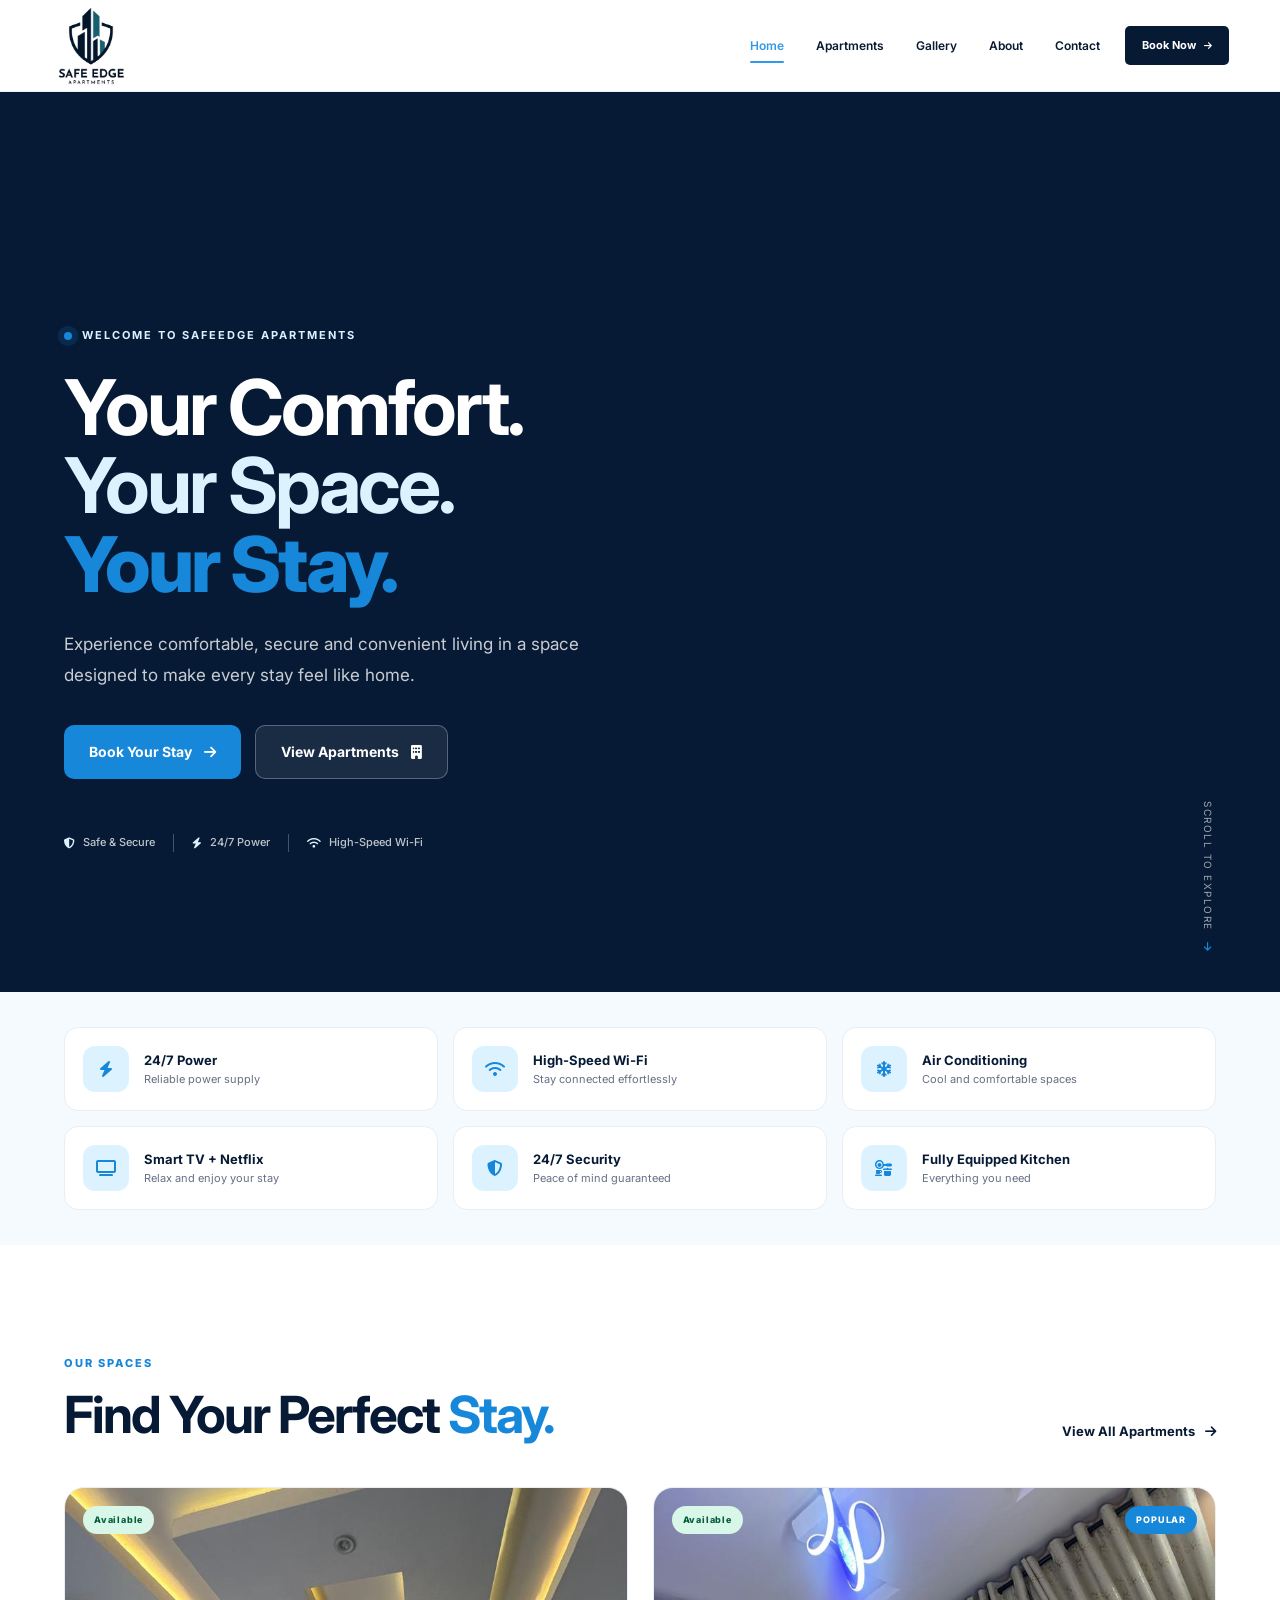
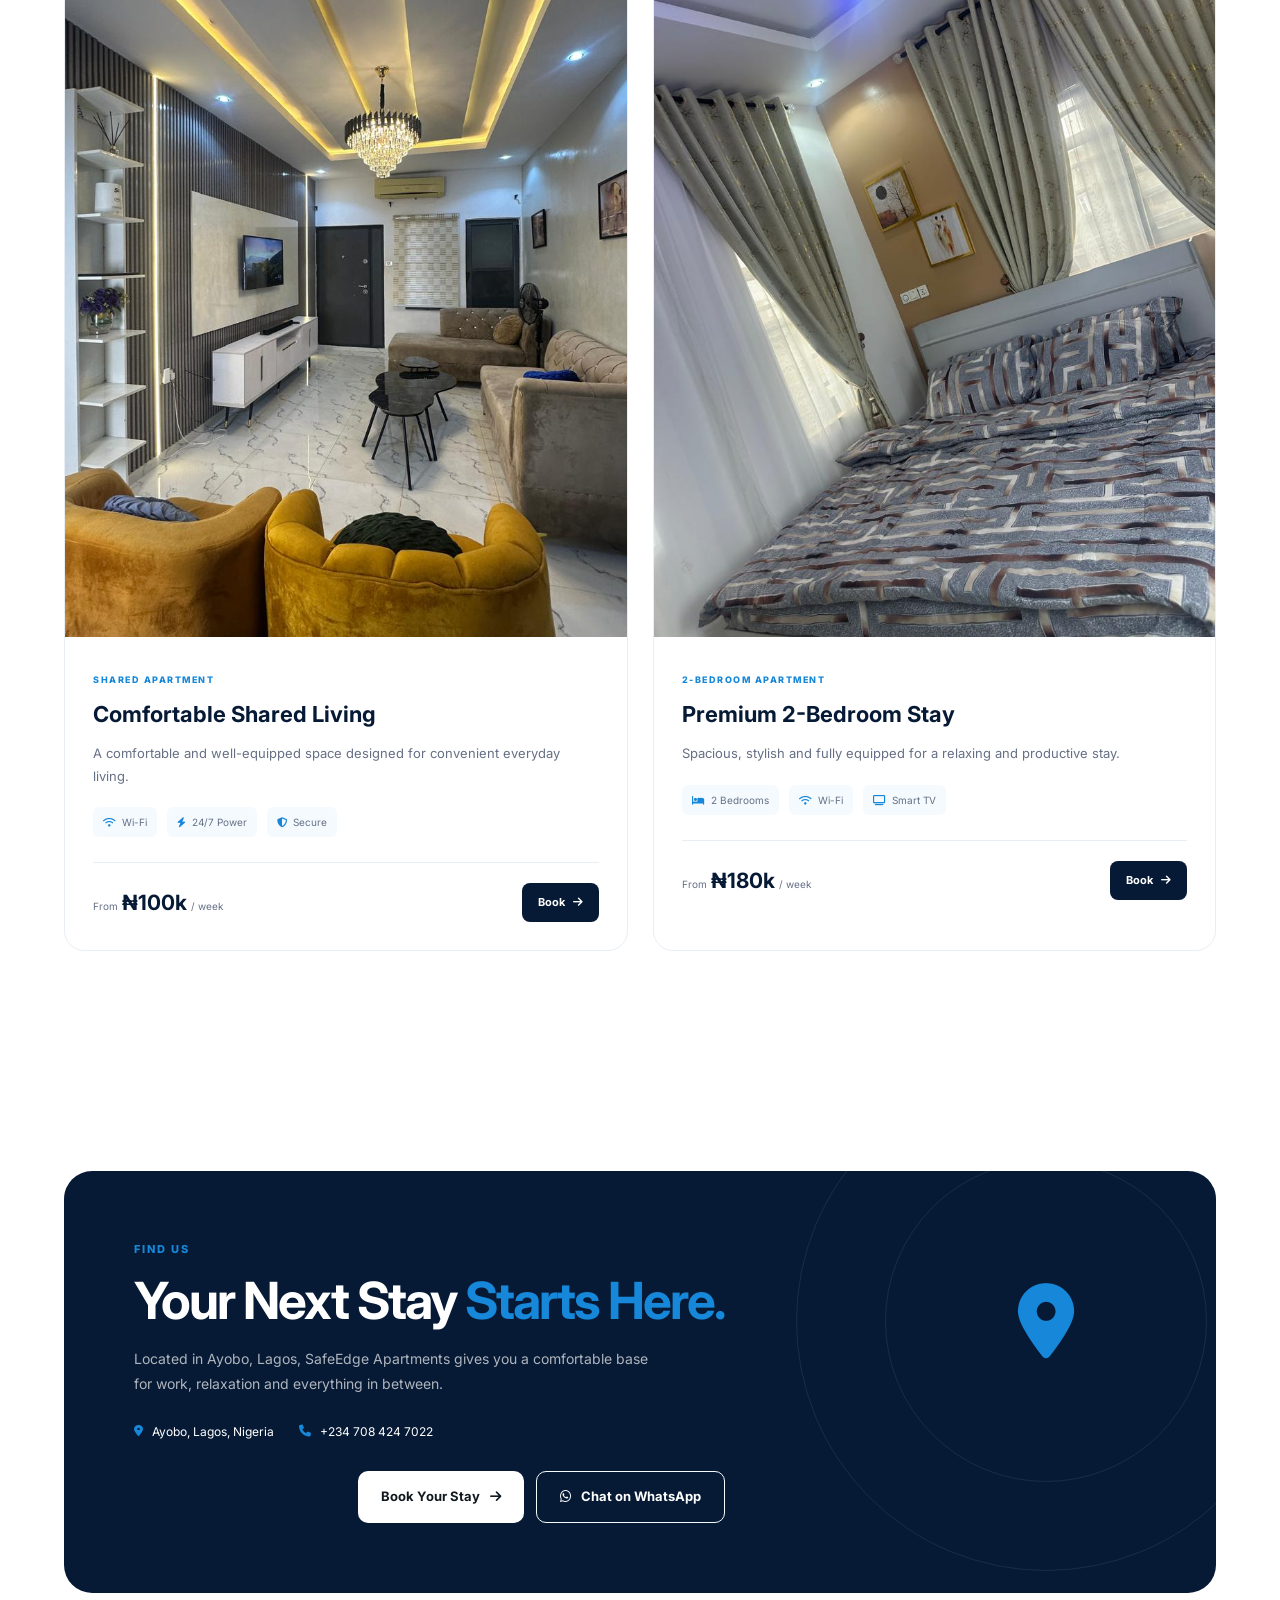
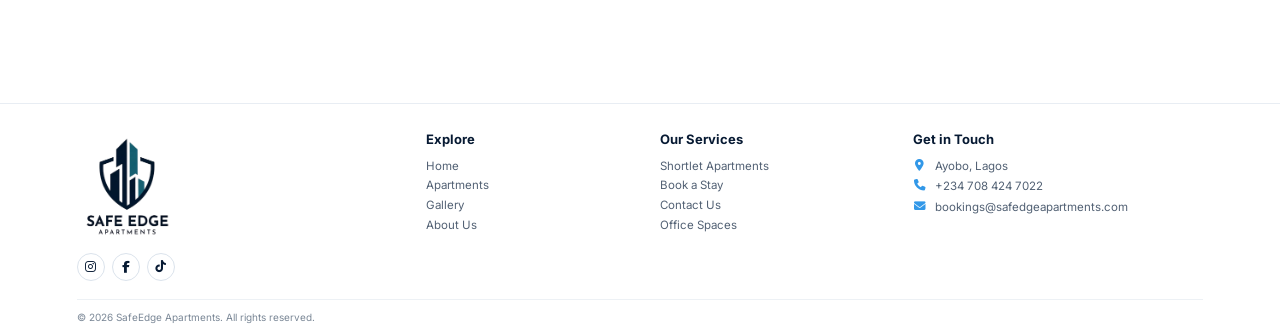
==== index.html @ dc204d0b "Update index.html" ====
<!DOCTYPE html>
<html lang="en">
<head>
    <meta charset="UTF-8">
    <meta name="viewport" content="width=device-width, initial-scale=1.0">

    <title>SafeEdge Apartments | Comfortable Stays. Convenient Living.</title>
    <link rel="icon" type="Image/png" href="Images/Logo.png">
    
    

    
    <meta name="description"
        content="Discover comfortable and convenient serviced apartments at SafeEdge Apartments. Enjoy 24/7 power, high-speed Wi-Fi, air conditioning, security and more.">

    <!-- Google Font -->
    
    <link rel="preconnect" href="https://fonts.googleapis.com">
    <link rel="preconnect" href="https://fonts.gstatic.com" crossorigin>
    <link href="https://fonts.googleapis.com/css2?family=Inter:wght@400;500;600;700;800&display=swap" rel="stylesheet">

    <!-- Font Awesome -->
    <link rel="stylesheet"
        href="https://cdnjs.cloudflare.com/ajax/libs/font-awesome/6.7.2/css/all.min.css">

    <!-- CSS -->
    <link rel="stylesheet" href="style.css">
</head>

    

<body>

    <!-- ================= HEADER ================= -->
    <header class="site-header" id="siteHeader">

        <div class="container nav-container">

            <!-- Logo -->
            <a href="/" class="logo">
                <img src="Images/Logo.png" alt="SafeEdge Apartments">
            </a>

            <!-- Desktop Navigation -->
            <nav class="desktop-nav">
                <a href="/" class="active">Home</a>
                <a href="/Apartments_Section/">Apartments</a>
                <a href="/Gallery_Section/">Gallery</a>
                <a href="/About_Section/">About</a>
                <a href="/Contact_Section/">Contact</a>
            </nav>

            <!-- Book Button -->
            <a href="/Book_now_Section/" class="nav-book-btn">
                Book Now
                <i class="fa-solid fa-arrow-right"></i>
            </a>

            <!-- Mobile Menu Button -->
            <button class="menu-toggle" id="menuToggle" aria-label="Open navigation">
                <i class="fa-solid fa-bars"></i>
            </button>

        </div>

        <!-- Mobile Navigation -->
        <div class="mobile-nav" id="mobileNav">

            <a href="/" style = "color: #1687D9">Home</a>
            <a href="/Apartments_Section/">Apartments</a>
            <a href="/Gallery_Section/">Gallery</a>
            <a href="/About_Section/">About</a>
            <a href="/Contact_Section/">Contact</a>

            <a href="/Book_now_Section/" class="mobile-book-btn">
                Book Your Stay
                <i class="fa-solid fa-arrow-right"></i>
            </a>

        </div>

    </header>


    <!-- ================= HERO ================= -->
    <main>

        <section class="hero">

            <!-- Background Video -->
            <video class="hero-video" autoplay muted loop playsinline>
                <source src="Images/IMG_0075_new1.MOV" type="video/mp4">
            </video>

            <div class="hero-overlay"></div>

            <div class="container hero-container">

                <div class="hero-content">

                    <span class="hero-eyebrow">
                        <span class="eyebrow-dot"></span>
                        WELCOME TO SAFEEDGE APARTMENTS
                    </span>

                    <h1>
                        Your Comfort.
                        <span>Your Space.</span>
                        <strong>Your Stay.</strong>
                    </h1>

                    <p class="hero-text">
                        Experience comfortable, secure and convenient living
                        in a space designed to make every stay feel like home.
                    </p>

                    <div class="hero-buttons">

                        <a href="/Book_now_Section/" class="primary-btn">
                            Book Your Stay
                            <i class="fa-solid fa-arrow-right"></i>
                        </a>

                        <a href="/Apartments_Section/" class="secondary-btn">
                            View Apartments
                            <i class="fa-solid fa-building"></i>
                        </a>

                    </div>

                    <div class="hero-trust">

                        <div class="trust-item">
                            <i class="fa-solid fa-shield-halved"></i>
                            <span>Safe & Secure</span>
                        </div>

                        <div class="trust-line"></div>

                        <div class="trust-item">
                            <i class="fa-solid fa-bolt"></i>
                            <span>24/7 Power</span>
                        </div>

                        <div class="trust-line"></div>

                        <div class="trust-item">
                            <i class="fa-solid fa-wifi"></i>
                            <span>High-Speed Wi-Fi</span>
                        </div>

                    </div>

                </div>

            </div>

            <div class="scroll-indicator">
                <span>Scroll to explore</span>
                <i class="fa-solid fa-arrow-down"></i>
            </div>

        </section>


        <!-- ================= QUICK HIGHLIGHTS ================= -->
        <section class="highlights">

            <div class="container">

                <div class="highlight-grid">

                    <div class="highlight-card reveal">
                        <div class="highlight-icon">
                            <i class="fa-solid fa-bolt"></i>
                        </div>
                        <div>
                            <h3>24/7 Power</h3>
                            <p>Reliable power supply</p>
                        </div>
                    </div>

                    <div class="highlight-card reveal">
                        <div class="highlight-icon">
                            <i class="fa-solid fa-wifi"></i>
                        </div>
                        <div>
                            <h3>High-Speed Wi-Fi</h3>
                            <p>Stay connected effortlessly</p>
                        </div>
                    </div>

                    <div class="highlight-card reveal">
                        <div class="highlight-icon">
                            <i class="fa-solid fa-snowflake"></i>
                        </div>
                        <div>
                            <h3>Air Conditioning</h3>
                            <p>Cool and comfortable spaces</p>
                        </div>
                    </div>

                    <div class="highlight-card reveal">
                        <div class="highlight-icon">
                            <i class="fa-solid fa-tv"></i>
                        </div>
                        <div>
                            <h3>Smart TV + Netflix</h3>
                            <p>Relax and enjoy your stay</p>
                        </div>
                    </div>

                    <div class="highlight-card reveal">
                        <div class="highlight-icon">
                            <i class="fa-solid fa-shield-halved"></i>
                        </div>
                        <div>
                            <h3>24/7 Security</h3>
                            <p>Peace of mind guaranteed</p>
                        </div>
                    </div>

                    <div class="highlight-card reveal">
                        <div class="highlight-icon">
                            <i class="fa-solid fa-kitchen-set"></i>
                        </div>
                        <div>
                            <h3>Fully Equipped Kitchen</h3>
                            <p>Everything you need</p>
                        </div>
                    </div>

                </div>

            </div>

        </section>


        <!-- ================= FEATURED APARTMENTS ================= -->
        <section class="apartments-section">

            <div class="container">

                <div class="section-heading reveal">

                    <div>
                        <span class="section-label">OUR SPACES</span>

                        <h2>
                            Find Your Perfect
                            <span>Stay.</span>
                        </h2>
                    </div>

                    <a href="/Apartments_Section/" class="text-link">
                        View All Apartments
                        <i class="fa-solid fa-arrow-right"></i>
                    </a>

                </div>


                <div class="apartment-grid">

                    <!-- Apartment 1 -->
                    <article class="apartment-card reveal">

                        <div class="apartment-image">

                            <img src="Images/Sitting.jpg"
                                alt="SafeEdge Shared Apartment">

                            <span class="availability">
                                Available
                            </span>

                            
                        </div>

                        <div class="apartment-info">

                            <div class="apartment-top">

                                <div>
                                    <span class="apartment-type">
                                        SHARED APARTMENT
                                    </span>

                                    <h3>Comfortable Shared Living</h3>
                                </div>

                            </div>

                            <p>
                                A comfortable and well-equipped space
                                designed for convenient everyday living.
                            </p>

                            <div class="apartment-features">

                                <span>
                                    <i class="fa-solid fa-wifi"></i>
                                    Wi-Fi
                                </span>

                                <span>
                                    <i class="fa-solid fa-bolt"></i>
                                    24/7 Power
                                </span>

                                <span>
                                    <i class="fa-solid fa-shield-halved"></i>
                                    Secure
                                </span>

                            </div>

                            <div class="apartment-bottom">

                                <div class="price">
                                    <small>From</small>
                                    <strong>₦100k</strong>
                                    <span>/ week</span>
                                </div>

                                <a href="/Book_now_Section/" class="card-btn">
                                    Book
                                    <i class="fa-solid fa-arrow-right"></i>
                                </a>

                            </div>

                        </div>

                    </article>


                    <!-- Apartment 2 -->
                    <article class="apartment-card featured-card reveal">

                        <div class="apartment-image">

                            <img src="Images/Bedroom.jpg"
                                alt="SafeEdge 2 Bedroom Apartment">

                            <span class="featured-tag">
                                POPULAR
                            </span>

                            <span class="availability">
                                Available
                            </span>

                            

                        </div>

                        <div class="apartment-info">

                            <span class="apartment-type">
                                2-BEDROOM APARTMENT
                            </span>

                            <h3>Premium 2-Bedroom Stay</h3>

                            <p>
                                Spacious, stylish and fully equipped for
                                a relaxing and productive stay.
                            </p>

                            <div class="apartment-features">

                                <span>
                                    <i class="fa-solid fa-bed"></i>
                                    2 Bedrooms
                                </span>

                                <span>
                                    <i class="fa-solid fa-wifi"></i>
                                    Wi-Fi
                                </span>

                                <span>
                                    <i class="fa-solid fa-tv"></i>
                                    Smart TV
                                </span>

                            </div>

                            <div class="apartment-bottom">

                                <div class="price">
                                    <small>From</small>
                                    <strong>₦180k</strong>
                                    <span>/ week</span>
                                </div>

                                <a href="/Book_now_Section/" class="card-btn">
                                    Book
                                    <i class="fa-solid fa-arrow-right"></i>
                                </a>

                            </div>

                        </div>

                    </article>

                </div>

            </div>

        </section>



        <!-- ================= LOCATION ================= -->
        <section class="location-section">

            <div class="container">

                <div class="location-box reveal">

                    <div class="location-content">

                        <span class="section-label">FIND US</span>

                        <h2>
                            Your Next Stay
                            <span>Starts Here.</span>
                        </h2>

                        <p>
                            Located in Ayobo, Lagos, SafeEdge Apartments
                            gives you a comfortable base for work, relaxation
                            and everything in between.
                        </p>

                        <div class="location-details">

                            <div>
                                <i class="fa-solid fa-location-dot"></i>
                                <span>Ayobo, Lagos, Nigeria</span>
                            </div>

                            <div>
                                <i class="fa-solid fa-phone"></i>
                                <span>+234 708 424 7022</span>
                            </div>

                        </div>

                         <div class="cta-buttons">

                        <a href="/Book_now_Section/" class="cta-btn">
                            Book Your Stay
                            <i class="fa-solid fa-arrow-right"></i>
                        </a>

                        <a href="https://wa.me/2347084247022"
                            target="_blank"
                            rel="noopener noreferrer"
                            class="whatsapp-btn">
                            <i class="fa-brands fa-whatsapp"></i>
                            Chat on WhatsApp
                        </a>

                    </div>

                    </div>

                    <div class="location-pattern">
                        <i class="fa-solid fa-location-dot"></i>
                    </div>

                </div>

            </div>

        </section>


        
    <!-- ================= FOOTER ================= -->

<footer class="site-footer">

    <div class="footer-container">

        <!-- BRAND -->
        <div class="footer-brand">
            <img src="Images/Logo.png" alt="SafeEdge Apartments">

            

            <div class="footer-socials">
                <a href="https://www.instagram.com/safeedgeapartments?stkn=MXhoY3BzNTBpc3hn" target="_blank" rel="noopener noreferrer" aria-label="Instagram">
                    <i class="fa-brands fa-instagram"></i>
                </a>

                <a href="https://www.facebook.com/share/19a1oBpX6V/" target="_blank" rel="noopener noreferrer" aria-label="Facebook">
                    <i class="fa-brands fa-facebook-f"></i>
                </a>

                <a href="https://www.tiktok.com/@safe.edge.apartmen?_r=1&_t=ZS-99mVBFWIWaA" target="_blank" rel="noopener noreferrer" aria-label="TikTok">
                    <i class="fa-brands fa-tiktok"></i>
                </a>
            </div>
        </div>


        <!-- EXPLORE -->
        <div class="footer-column">
            <h4>Explore</h4>

            <a href="../index.html">Home</a>
            <a href="../Apartments_Section/">Apartments</a>
            <a href="../Gallery_Section/">Gallery</a>
            <a href="../About_Section/">About Us</a>
        </div>


        <!-- SERVICES -->
        <div class="footer-column">
            <h4>Our Services</h4>

            <a href="../Apartments_Section/">Shortlet Apartments</a>
            <a href="../Book_now_Section/">Book a Stay</a>
            <a href="../Contact_Section/">Contact Us</a>
            <a href="../Book_now_Section/">Office Spaces</a>
        </div>


        <!-- CONTACT -->
        <div class="footer-column footer-contact">
            <h4>Get in Touch</h4>

            <p>
                <i class="fa-solid fa-location-dot"></i>
                <span>Ayobo, Lagos</span>
            </p>

            <p>
                <i class="fa-solid fa-phone"></i>
                <a href="tel:07084247022">+234 708 424 7022</a>
            </p>

            <p>
                <i class="fa-solid fa-envelope"></i>
                <a href="mailto:bookings@safedgeapartments.com">
                    bookings@safedgeapartments.com
                </a>
            </p>
        </div>

    </div>


    <!-- BOTTOM BAR -->
    <div class="footer-bottom">

        <p>
            © 2026 SafeEdge Apartments. All rights reserved.
        </p>

       

    </div>

</footer>





    <!-- ================= JAVASCRIPT ================= -->
    <script src="script.js"></script>

</body>
</html>
---- style.css ----
/* =====================================================
   SAFEEDGE APARTMENTS
   MAIN STYLESHEET
===================================================== */


/* ================= ROOT ================= */

:root {
    --dark-blue: #071A35;
    --dark-blue-2: #0B2548;
    --blue: #1687D9;
    --light-blue: #DDF2FF;
    --very-light-blue: #F4FAFE;

    --white: #ffffff;
    --black: #101820;
    --grey: #667085;
    --light-grey: #E8EEF3;

    --shadow: 0 20px 50px rgba(7, 26, 53, 0.10);

    --radius: 18px;

    --transition: all 0.35s ease;
}


/* ================= RESET ================= */

* {
    margin: 0;
    padding: 0;
    box-sizing: border-box;
}

html {
    scroll-behavior: smooth;
}

body {
    font-family: "Inter", sans-serif;
    color: var(--black);
    background: var(--white);
    line-height: 1.6;
    overflow-x: hidden;
}

img {
    width: 100%;
    display: block;
}

a {
    text-decoration: none;
    color: inherit;
}

button {
    font-family: inherit;
}

.container {
    width: min(1180px, 90%);
    margin: auto;
}











/* =========================================================
   RESPONSIVE HEADER
   ========================================================= */

.site-header {
    position: sticky;
    top: 0;
    left: 0;

    width: 100%;

    z-index: 1000;

    background: rgba(255, 255, 255, 0.97);

    border-bottom: 1px solid #e8edf3;

    backdrop-filter: blur(12px);
    -webkit-backdrop-filter: blur(12px);
}


/* =========================================================
   HEADER CONTAINER
   ========================================================= */

.nav-container {
    width: min(1200px, 92%);

    min-height: 76px;

    margin: 0 auto;

    display: flex;

    align-items: center;

    justify-content: space-between;

    gap: 25px;
}


/* =========================================================
   LOGO
   ========================================================= */

.logo {
    display: flex;

    align-items: center;

    flex-shrink: 0;
}

.logo img {
    display: block;

    width: 80px;

    height: auto;
}


/* =========================================================
   DESKTOP NAVIGATION
   ========================================================= */

.desktop-nav {
    display: flex;

    align-items: center;

    justify-content: center;

    gap: clamp(18px, 2.5vw, 32px);

    margin-left: auto;
}

.desktop-nav a {
    position: relative;

    color: #071a33;

    font-size: 12px;

    font-weight: 600;

    white-space: nowrap;

    transition: color 0.25s ease;
}


/* Underline */

.desktop-nav a::after {
    content: "";

    position: absolute;

    left: 0;
    bottom: -8px;

    width: 0;
    height: 2px;

    background: #3298e8;

    border-radius: 10px;

    transition: width 0.25s ease;
}


/* Hover */

.desktop-nav a:hover {
    color: #3298e8;
}

.desktop-nav a:hover::after {
    width: 100%;
}


/* Active page */

.desktop-nav a.active {
    color: #3298e8;
}

.desktop-nav a.active::after {
    width: 100%;
}


/* =========================================================
   BOOK NOW BUTTON
   ========================================================= */

.nav-book-btn {
    display: inline-flex;

    align-items: center;

    justify-content: center;

    gap: 8px;

    flex-shrink: 0;

    padding: 11px 17px;

    border-radius: 5px;

    background: #071a33;

    color: #ffffff;

    font-size: 11px;

    font-weight: 700;

    white-space: nowrap;

    transition:
        background 0.25s ease,
        transform 0.25s ease;
}

.nav-book-btn:hover {
    background: #3298e8;

    color: #ffffff;

    transform: translateY(-2px);
}

.nav-book-btn i {
    font-size: 9px;
}


/* =========================================================
   HERO
===================================================== */

.hero {
    position: relative;

    min-height: 100vh;

    display: flex;
    align-items: center;

    overflow: hidden;

    background: var(--dark-blue);
}


/* VIDEO */

.hero-video {
    position: absolute;

    inset: 0;

    width: 100%;
    height: 100%;

    object-fit: cover;

    opacity: 0.90;
}


/* DARK OVERLAY */

.hero-overlay {
    position: absolute;

    inset: 0;

    background:
        linear-gradient(
            90deg,
            rgba(7, 26, 53, 0.97) 0%,
            rgba(7, 26, 53, 0.80) 42%,
            rgba(7, 26, 53, 0.38) 100%
        );

    z-index: 1;
}


/* HERO CONTENT */

.hero-container {
    position: relative;
    z-index: 2;
}

.hero-content {
    max-width: 720px;
    padding-top: 90px;

    animation: heroIn 1.1s ease forwards;
}

@keyframes heroIn {

    from {
        opacity: 0;
        transform: translateX(-45px);
    }

    to {
        opacity: 1;
        transform: translateX(0);
    }

}


/* EYEBROW */

.hero-eyebrow {
    display: inline-flex;
    align-items: center;
    gap: 10px;

    color: var(--light-blue);

    font-size: 11px;
    font-weight: 700;
    letter-spacing: 2px;

    margin-bottom: 24px;
}

.eyebrow-dot {
    width: 8px;
    height: 8px;

    border-radius: 50%;

    background: var(--blue);

    box-shadow: 0 0 0 6px rgba(22, 135, 217, 0.15);
}


/* HERO HEADING */

.hero h1 {
    color: var(--white);

    font-size: clamp(48px, 6vw, 82px);
    line-height: 1.02;

    letter-spacing: -3px;

    font-weight: 700;
}

.hero h1 span {
    display: block;
    color: var(--light-blue);
}

.hero h1 strong {
    display: block;
    color: var(--blue);
    font-weight: 800;
}


/* HERO TEXT */

.hero-text {
    max-width: 580px;

    margin-top: 25px;

    color: rgba(255, 255, 255, 0.78);

    font-size: 17px;
    line-height: 1.8;
}


/* HERO BUTTONS */

.hero-buttons {
    display: flex;
    align-items: center;
    gap: 14px;

    margin-top: 35px;
}

.primary-btn,
.secondary-btn {
    display: inline-flex;
    align-items: center;
    justify-content: center;
    gap: 12px;

    min-height: 54px;

    padding: 0 25px;

    border-radius: 10px;

    font-size: 14px;
    font-weight: 700;

    transition: var(--transition);
}

.primary-btn {
    color: var(--white);
    background: var(--blue);
}

.primary-btn:hover {
    background: #0d75c1;
    transform: translateY(-3px);
    box-shadow: 0 12px 25px rgba(22, 135, 217, 0.30);
}

.secondary-btn {
    color: var(--white);

    border: 1px solid rgba(255, 255, 255, 0.28);

    background: rgba(255, 255, 255, 0.08);

    backdrop-filter: blur(10px);
}

.secondary-btn:hover {
    background: var(--white);
    color: var(--dark-blue);
    transform: translateY(-3px);
}


/* TRUST */

.hero-trust {
    display: flex;
    align-items: center;
    gap: 18px;

    margin-top: 55px;
}

.trust-item {
    display: flex;
    align-items: center;
    gap: 8px;

    color: rgba(255, 255, 255, 0.75);

    font-size: 11px;
    font-weight: 500;
}

.trust-item i {
    color: var(--light-blue);
}

.trust-line {
    width: 1px;
    height: 18px;

    background: rgba(255, 255, 255, 0.25);
}


/* SCROLL */

.scroll-indicator {
    position: absolute;

    right: 5%;
    bottom: 40px;

    z-index: 2;

    display: flex;
    align-items: center;
    gap: 10px;

    color: rgba(255, 255, 255, 0.6);

    font-size: 10px;
    text-transform: uppercase;
    letter-spacing: 1.5px;

    writing-mode: vertical-rl;
}

.scroll-indicator i {
    color: var(--blue);

    animation: scrollBounce 1.8s infinite;
}

@keyframes scrollBounce {

    0%,
    100% {
        transform: translateY(0);
    }

    50% {
        transform: translateY(8px);
    }

}


/* =====================================================
   HIGHLIGHTS
===================================================== */

.highlights {
    position: relative;

    background: var(--very-light-blue);

    padding: 35px 0;
}

.highlight-grid {
    display: grid;
    grid-template-columns: repeat(3, 1fr);
    gap: 15px;
}

.highlight-card {
    display: flex;
    align-items: center;
    gap: 15px;

    padding: 18px;

    background: var(--white);

    border: 1px solid var(--light-grey);
    border-radius: 14px;

    transition: var(--transition);
}

.highlight-card:hover {
    transform: translateY(-5px);
    border-color: rgba(22, 135, 217, 0.3);
    box-shadow: var(--shadow);
}

.highlight-icon {
    flex-shrink: 0;

    width: 46px;
    height: 46px;

    display: grid;
    place-items: center;

    border-radius: 12px;

    color: var(--blue);
    background: var(--light-blue);
}

.highlight-card h3 {
    font-size: 13px;
    color: var(--dark-blue);
}

.highlight-card p {
    font-size: 11px;
    color: var(--grey);
}


/* =====================================================
   SECTION GENERAL
===================================================== */

.apartments-section,
.why-section,
.location-section {
    padding: 110px 0;
}

.section-heading {
    display: flex;
    align-items: end;
    justify-content: space-between;

    margin-bottom: 45px;
}

.section-label {
    display: block;

    margin-bottom: 13px;

    color: var(--blue);

    font-size: 11px;
    font-weight: 800;
    letter-spacing: 2px;
}

.section-heading h2,
.why-content h2 {
    color: var(--dark-blue);

    font-size: clamp(34px, 4vw, 52px);
    line-height: 1.1;

    letter-spacing: -2px;
}

.section-heading h2 span,
.why-content h2 span,
.location-content h2 span,
.booking-cta h2 span {
    color: var(--blue);
}

.text-link {
    display: flex;
    align-items: center;
    gap: 10px;

    color: var(--dark-blue);

    font-size: 13px;
    font-weight: 700;

    transition: var(--transition);
}

.text-link:hover {
    color: var(--blue);
    gap: 15px;
}


/* =====================================================
   APARTMENT CARDS
===================================================== */

.apartment-grid {
    display: grid;
    grid-template-columns: repeat(2, 1fr);
    gap: 25px;
}

.apartment-card {
    overflow: hidden;

    background: var(--white);

    border: 1px solid var(--light-grey);
    border-radius: 20px;

    transition: var(--transition);
}

.apartment-card:hover {
    transform: translateY(-8px);
    box-shadow: var(--shadow);
}
.apartment-image img {
    width: 100%;
    height: 100%;
    object-fit: cover;
}

.apartment-image img {
    width: 100%;
    height: 100%;
    object-fit: cover;

    transition: transform 0.7s ease;
}

.apartment-card:hover .apartment-image img {
    transform: scale(1.06);
}

.availability,
.featured-tag {
    position: absolute;

    top: 18px;

    padding: 7px 11px;

    border-radius: 50px;

    font-size: 9px;
    font-weight: 800;
    letter-spacing: 0.8px;
}

.availability {
    left: 18px;

    color: #075e3b;
    background: #d8f7e8;
}

.featured-tag {
    right: 18px;

    color: var(--white);
    background: var(--blue);
}

.image-view-btn {
    position: absolute;

    right: 18px;
    bottom: 18px;

    width: 42px;
    height: 42px;

    display: grid;
    place-items: center;

    border: 0;
    border-radius: 50%;

    color: var(--dark-blue);
    background: var(--white);

    cursor: pointer;

    opacity: 0;

    transform: translateY(10px);

    transition: var(--transition);
}

.apartment-card:hover .image-view-btn {
    opacity: 1;
    transform: translateY(0);
}

.apartment-info {
    padding: 28px;
}

.apartment-type {
    color: var(--blue);

    font-size: 9px;
    font-weight: 800;
    letter-spacing: 1.5px;
}

.apartment-info h3 {
    margin-top: 7px;

    color: var(--dark-blue);

    font-size: 22px;
}

.apartment-info > p {
    margin-top: 10px;

    color: var(--grey);

    font-size: 13px;
    line-height: 1.7;
}

.apartment-features {
    display: flex;
    flex-wrap: wrap;
    gap: 10px;

    margin-top: 20px;
}

.apartment-features span {
    display: flex;
    align-items: center;
    gap: 6px;

    padding: 7px 10px;

    color: var(--grey);

    background: var(--very-light-blue);

    border-radius: 6px;

    font-size: 10px;
}

.apartment-features i {
    color: var(--blue);
}

.apartment-bottom {
    display: flex;
    align-items: center;
    justify-content: space-between;

    margin-top: 25px;

    padding-top: 20px;

    border-top: 1px solid var(--light-grey);
}

.price {
    display: flex;
    align-items: baseline;
    gap: 4px;
}

.price small {
    color: var(--grey);
    font-size: 10px;
}

.price strong {
    color: var(--dark-blue);
    font-size: 21px;
}

.price span {
    color: var(--grey);
    font-size: 10px;
}

.card-btn {
    display: flex;
    align-items: center;
    gap: 8px;

    padding: 11px 16px;

    color: var(--white);
    background: var(--dark-blue);

    border-radius: 8px;

    font-size: 11px;
    font-weight: 700;

    transition: var(--transition);
}

.card-btn:hover {
    background: var(--blue);
}


/* =====================================================
   WHY SECTION
===================================================== */

.why-section {
    background: var(--very-light-blue);
}

.why-container {
    display: grid;
    grid-template-columns: 0.95fr 1fr;
    gap: 90px;
    align-items: center;
}

.why-image {
    position: relative;
}

.why-image > img {
    height: 580px;
    object-fit: cover;

    border-radius: 25px;
}

.experience-card {
    position: absolute;

    right: -25px;
    bottom: 30px;

    display: flex;
    align-items: center;
    gap: 12px;

    padding: 18px 22px;

    border-radius: 15px;

    background: var(--dark-blue);
    color: var(--white);

    box-shadow: var(--shadow);
}

.experience-card strong {
    color: var(--light-blue);
    font-size: 28px;
}

.experience-card span {
    font-size: 11px;
    line-height: 1.3;
}

.why-intro {
    max-width: 550px;

    margin-top: 22px;

    color: var(--grey);

    font-size: 14px;
    line-height: 1.9;
}

.why-list {
    margin-top: 35px;
}

.why-item {
    display: flex;
    gap: 20px;

    padding: 22px 0;

    border-bottom: 1px solid #dce5ec;
}

.why-number {
    color: var(--blue);

    font-size: 12px;
    font-weight: 800;
}

.why-item h3 {
    color: var(--dark-blue);
    font-size: 15px;
}

.why-item p {
    margin-top: 5px;

    color: var(--grey);

    font-size: 12px;
    line-height: 1.7;
}


/* =====================================================
   LOCATION
===================================================== */

.location-section {
    background: var(--white);
}

.location-box {
    position: relative;

    min-height: 390px;

    overflow: hidden;

    display: flex;
    align-items: center;

    padding: 70px;

    border-radius: 28px;

    background: var(--dark-blue);
}

.location-content {
    position: relative;
    z-index: 2;

    max-width: 600px;
}

.location-content h2 {
    color: var(--white);

    font-size: clamp(34px, 4vw, 52px);
    line-height: 1.1;
    letter-spacing: -2px;
}

.location-content p {
    max-width: 520px;

    margin-top: 18px;

    color: rgba(255, 255, 255, 0.68);

    font-size: 14px;
    line-height: 1.8;
}

.location-details {
    display: flex;
    gap: 25px;

    margin: 25px 0;
}

.location-details div {
    display: flex;
    align-items: center;
    gap: 9px;

    color: var(--white);

    font-size: 12px;
}

.location-details i {
    color: var(--blue);
}

.location-pattern {
    position: absolute;

    right: -80px;
    top: -100px;

    width: 500px;
    height: 500px;

    display: grid;
    place-items: center;

    border: 1px solid rgba(255, 255, 255, 0.08);
    border-radius: 50%;
}

.location-pattern::before {
    content: "";

    width: 320px;
    height: 320px;

    border: 1px solid rgba(255, 255, 255, 0.08);
    border-radius: 50%;
}

.location-pattern i {
    position: absolute;

    color: var(--blue);

    font-size: 75px;

    animation: locationFloat 3s ease-in-out infinite;
}

@keyframes locationFloat {

    0%,
    100% {
        transform: translateY(0);
    }

    50% {
        transform: translateY(-12px);
    }

}


/* =====================================================
   BOOKING CTA
===================================================== */

.booking-cta {
    padding: 120px 0;

    background:
        linear-gradient(
            135deg,
            var(--light-blue),
            #ffffff
        );
}

.cta-content {
    text-align: center;
}

.cta-small {
    color: var(--blue);

    font-size: 10px;
    font-weight: 800;
    letter-spacing: 2px;
}

.booking-cta h2 {
    margin-top: 12px;

    color: var(--dark-blue);

    font-size: clamp(42px, 6vw, 70px);
    line-height: 1;
    letter-spacing: -3px;
}

.booking-cta p {
    max-width: 550px;

    margin: 20px auto 0;

    color: var(--grey);

    font-size: 15px;
}

.cta-buttons {
    display: flex;
    justify-content: center;
    gap: 12px;

    margin-top: 30px;
}

.cta-btn,
.whatsapp-btn {
    display: flex;
    align-items: center;
    gap: 10px;

    min-height: 52px;

    padding: 0 23px;

    border-radius: 10px;

    font-size: 13px;
    font-weight: 700;

    transition: var(--transition);
}

.cta-btn {
    margin-left:auto;
    color: var(--very-dark-blue);
    background: var(--white);
}

.cta-btn:hover {
    color: var(--white);

    background: var(--blue);
    transform: translateY(-3px);
}

.whatsapp-btn {
    color: var(--white);

    border: 1px solid var(--very-light-blue);

    background: transparent;
}

.whatsapp-btn:hover {
    color: var(--very-light-blue);
    background: var(--dark-blue);
    transform: translateY(-3px);
}


/* =====================================================
   FOOTER
===================================================== */

/* ==============================
   COMPACT WHITE FOOTER
================================= */

.site-footer {
    background: #ffffff;
    color: #071a33;
    padding: 25px 6% 0;
    border-top: 1px solid #e8edf3;
}


/* ==============================
   MAIN FOOTER
================================= */

.footer-container {
    max-width: 1200px;
    margin: 0 auto;

    display: grid;
    grid-template-columns: 1.6fr 1fr 1.1fr 1.5fr;

    column-gap: 40px;
    align-items: start;
}


/* ==============================
   BRAND
================================= */

.footer-brand {
    max-width: 270px;
}

.footer-brand img {
    width: 100px;
    height: auto;
    display: block;
    margin-bottom: 7px;
}

.footer-brand p {
    margin: 0;

    color: #526174;
    font-size: 11.5px;
    line-height: 1.4;
}


/* ==============================
   SOCIAL ICONS
================================= */

.footer-socials {
    display: flex;
    align-items: center;
    gap: 7px;
    margin-top: 10px;
}

.footer-socials a {
    width: 28px;
    height: 28px;

    display: flex;
    align-items: center;
    justify-content: center;

    border: 1px solid #dbe3ec;
    border-radius: 50%;

    color: #071a33;
    background: #ffffff;

    text-decoration: none;
    font-size: 12px;

    transition: all 0.25s ease;
}

.footer-socials a:hover {
    background: #3298e8;
    border-color: #3298e8;
    color: #ffffff;
}


/* ==============================
   FOOTER COLUMNS
================================= */

.footer-column {
    display: flex;
    flex-direction: column;
    align-items: flex-start;
}

.footer-column h4 {
    margin: 0 0 9px;

    color: #071a33;

    font-size: 13px;
    font-weight: 700;
}

.footer-column > a {
    margin-bottom: 5px;

    color: #526174;

    font-size: 11.5px;
    line-height: 1.3;

    text-decoration: none;

    transition: color 0.25s ease;
}

.footer-column > a:hover {
    color: #3298e8;
}


/* ==============================
   CONTACT
================================= */

.footer-contact p {
    display: flex;
    align-items: flex-start;
    gap: 8px;

    margin: 0 0 6px;

    color: #526174;

    font-size: 11.5px;
    line-height: 1.3;
}

.footer-contact p i {
    width: 14px;
    margin-top: 1px;

    color: #3298e8;

    text-align: center;
    flex-shrink: 0;
}

.footer-contact p a {
    color: #526174;
    text-decoration: none;

    transition: color 0.25s ease;
}

.footer-contact p a:hover {
    color: #3298e8;
}


/* ==============================
   BOTTOM BAR
================================= */

.footer-bottom {
    max-width: 1200px;
    margin: 18px auto 0;

    padding: 9px 0;

    border-top: 1px solid #edf1f5;

    display: flex;
    align-items: center;
    justify-content: space-between;
    gap: 15px;
}

.footer-bottom p {
    margin: 0;

    color: #7a8796;
    font-size: 10px;
}

.footer-bottom > a {
    display: inline-flex;
    align-items: center;
    gap: 6px;

    color: #071a33;

    font-size: 10px;
    font-weight: 600;

    text-decoration: none;

    transition: color 0.25s ease;
}

.footer-bottom > a:hover {
    color: #3298e8;
}


/* ==============================
   TABLET
================================= */

@media (max-width: 900px) {

    .footer-container {
        grid-template-columns: 1.5fr 1fr 1fr;
        column-gap: 25px;
    }

    .footer-brand {
        grid-column: 1 / -1;
        max-width: 380px;
    }
}


/* ==============================
   MOBILE
================================= */

@media (max-width: 600px) {

    .site-footer {
        padding: 22px 7% 0;
    }

    .footer-container {
        grid-template-columns: 1fr 1fr;
        gap: 20px 15px;
    }

    .footer-brand {
        grid-column: 1 / -1;
        max-width: 100%;
    }

    .footer-brand img {
        width: 90px;
        margin-bottom: 6px;
    }

    .footer-brand p {
        font-size: 11px;
    }

    .footer-socials {
        margin-top: 9px;
    }

    .footer-socials a {
        width: 27px;
        height: 27px;
        font-size: 11px;
    }

    .footer-column h4 {
        margin-bottom: 8px;
        font-size: 12px;
    }

    .footer-column > a,
    .footer-contact p {
        font-size: 11px;
    }

    .footer-column > a {
        margin-bottom: 4px;
    }

    .footer-contact p {
        margin-bottom: 5px;
    }

    .footer-bottom {
        margin-top: 16px;
        padding: 8px 0;

        flex-direction: column;
        align-items: flex-start;
        gap: 5px;
    }
}



/* =====================================================
   REVEAL ANIMATION
===================================================== */

.reveal {
    opacity: 0;
    transform: translateY(35px);

    transition:
        opacity 0.8s ease,
        transform 0.8s ease;
}

.reveal.show {
    opacity: 1;
    transform: translateY(0);
}


/* =====================================================
   RESPONSIVE
===================================================== */

@media (max-width: 900px) {

    .desktop-nav,
    .nav-book-btn {
        display: none;
    }
.highlight-grid {
        grid-template-columns: repeat(2, 1fr);
    }

    .why-container {
        grid-template-columns: 1fr;
        gap: 50px;
    }

    .why-image > img {
        height: 500px;
    }

    .footer-main {
        grid-template-columns: repeat(2, 1fr);
    }

}


@media (max-width: 650px) {

    .container {
        width: 90%;
    }

    .nav-container {
        height: 70px;
    }

    .logo img {
        width: 50px;
    }

    .hero {
        min-height: 780px;
    }

    .hero-video {
        opacity: 0.55;
    }

    .hero-overlay {
        background:
            linear-gradient(
                180deg,
                rgba(7, 26, 53, 0.75),
                rgba(7, 26, 53, 0.97)
            );
    }

    .hero-content {
        padding-top: 90px;
    }

    .hero h1 {
        font-size: clamp(43px, 13vw, 62px);
        letter-spacing: -2px;
    }

    .hero-text {
        font-size: 14px;
    }

    .hero-buttons {
        flex-direction: column;
        align-items: stretch;
    }

    .primary-btn,
    .secondary-btn {
        width: 100%;
    }

    .hero-trust {
        flex-wrap: wrap;
        gap: 12px;
        margin-top: 35px;
    }

    .trust-line {
        display: none;
    }

    .scroll-indicator {
        display: none;
    }

    .highlight-grid {
        grid-template-columns: 1fr;
    }

    .apartments-section,
    .why-section,
    .location-section {
        padding: 75px 0;
    }

    .section-heading {
        display: block;
    }

    .text-link {
        margin-top: 20px;
    }

    .apartment-grid {
        grid-template-columns: 1fr;
    }

    .apartment-image {
        height: 260px;
    }

    .apartment-info {
        padding: 22px;
    }

    .apartment-features {
        gap: 7px;
    }

    .apartment-bottom {
        align-items: flex-end;
    }

    .why-image > img {
        height: 400px;
    }

    .experience-card {
        right: 15px;
        bottom: 15px;
    }

    .location-box {
        padding: 40px 25px;
    }

    .location-details {
        flex-direction: column;
        gap: 12px;
    }

    .location-pattern {
        opacity: 0.5;
        right: -220px;
    }

    .booking-cta {
        padding: 80px 0;
    }

    .booking-cta h2 {
        font-size: 48px;
    }

    .cta-buttons {
        flex-direction: column;
    }

    .cta-btn,
    .whatsapp-btn {
        justify-content: center;
        width: 100%;
    }

    .footer-main {
        grid-template-columns: 1fr;
        gap: 35px;
    }

    .footer-bottom {
        flex-direction: column;
        align-items: flex-start;
        gap: 8px;
    }

}

/* =========================================================
   SAFEEDGE MOBILE HAMBURGER MENU
   MOBILE MENU ONLY
========================================================= */

.menu-toggle {
    display: none;
    width: 42px;
    height: 42px;
    margin-left: auto;
    padding: 0;
    align-items: center;
    justify-content: center;
    background: #ffffff;
    border: 1px solid #E8EEF3;
    border-radius: 8px;
    color: #071A35;
    font-size: 20px;
    cursor: pointer;
    position: relative;
    z-index: 1100;
    transition: background 0.25s ease, border-color 0.25s ease, color 0.25s ease;
}

.menu-toggle:hover {
    background: #DDF2FF;
    border-color: #1687D9;
    color: #1687D9;
}

@media screen and (max-width: 800px) {
    .desktop-nav,
    .nav-book-btn {
        display: none !important;
    }

    .menu-toggle {
        display: flex !important;
    }

    .mobile-nav {
        position: absolute;
        top: 100%;
        left: 0;
        width: 100%;
        display: flex;
        flex-direction: column;
        padding: 10px 5% 20px;
        background: #ffffff;
        border-top: 1px solid #E8EEF3;
        border-bottom: 1px solid #E8EEF3;
        box-shadow: 0 15px 35px rgba(7, 26, 53, 0.10);
        opacity: 0;
        visibility: hidden;
        transform: translateY(-10px);
        pointer-events: none;
        transition: opacity 0.25s ease, transform 0.25s ease, visibility 0.25s ease;
        z-index: 999;
    }

    .mobile-nav.open {
        opacity: 1;
        visibility: visible;
        transform: translateY(0);
        pointer-events: auto;
    }

    .mobile-nav > a {
        display: flex;
        align-items: center;
        width: 100%;
        min-height: 48px;
        padding: 14px 5px;
        color: #071A35;
        background: transparent;
        border-bottom: 1px solid #E8EEF3;
        font-size: 15px;
        font-weight: 600;
        text-decoration: none;
        transition: color 0.2s ease, padding-left 0.2s ease;
    }

    .mobile-nav > a:hover {
        color: #1687D9;
        padding-left: 10px;
    }

    .mobile-nav .mobile-book-btn {
        display: flex;
        align-items: center;
        justify-content: center;
        gap: 9px;
        margin-top: 15px;
        min-height: 46px;
        padding: 12px 18px;
        background: #1687D9;
        color: #ffffff;
        border: none;
        border-radius: 7px;
        text-align: center;
    }

    .mobile-nav .mobile-book-btn:hover {
        padding-left: 18px;
        background: #071A35;
        color: #ffffff;
    }
}

@media screen and (max-width: 480px) {
    .menu-toggle {
        width: 39px;
        height: 39px;
        font-size: 18px;
    }

    .mobile-nav > a {
        min-height: 46px;
        padding: 13px 5px;
        font-size: 14px;
    }
}




/* =====================================================
   HIDE MOBILE NAVIGATION ON DESKTOP & TABLET
===================================================== */

@media (min-width: 768px) {

    .mobile-nav {
        display: none !important;
    }

    .menu-toggle {
        display: none !important;
    }

}
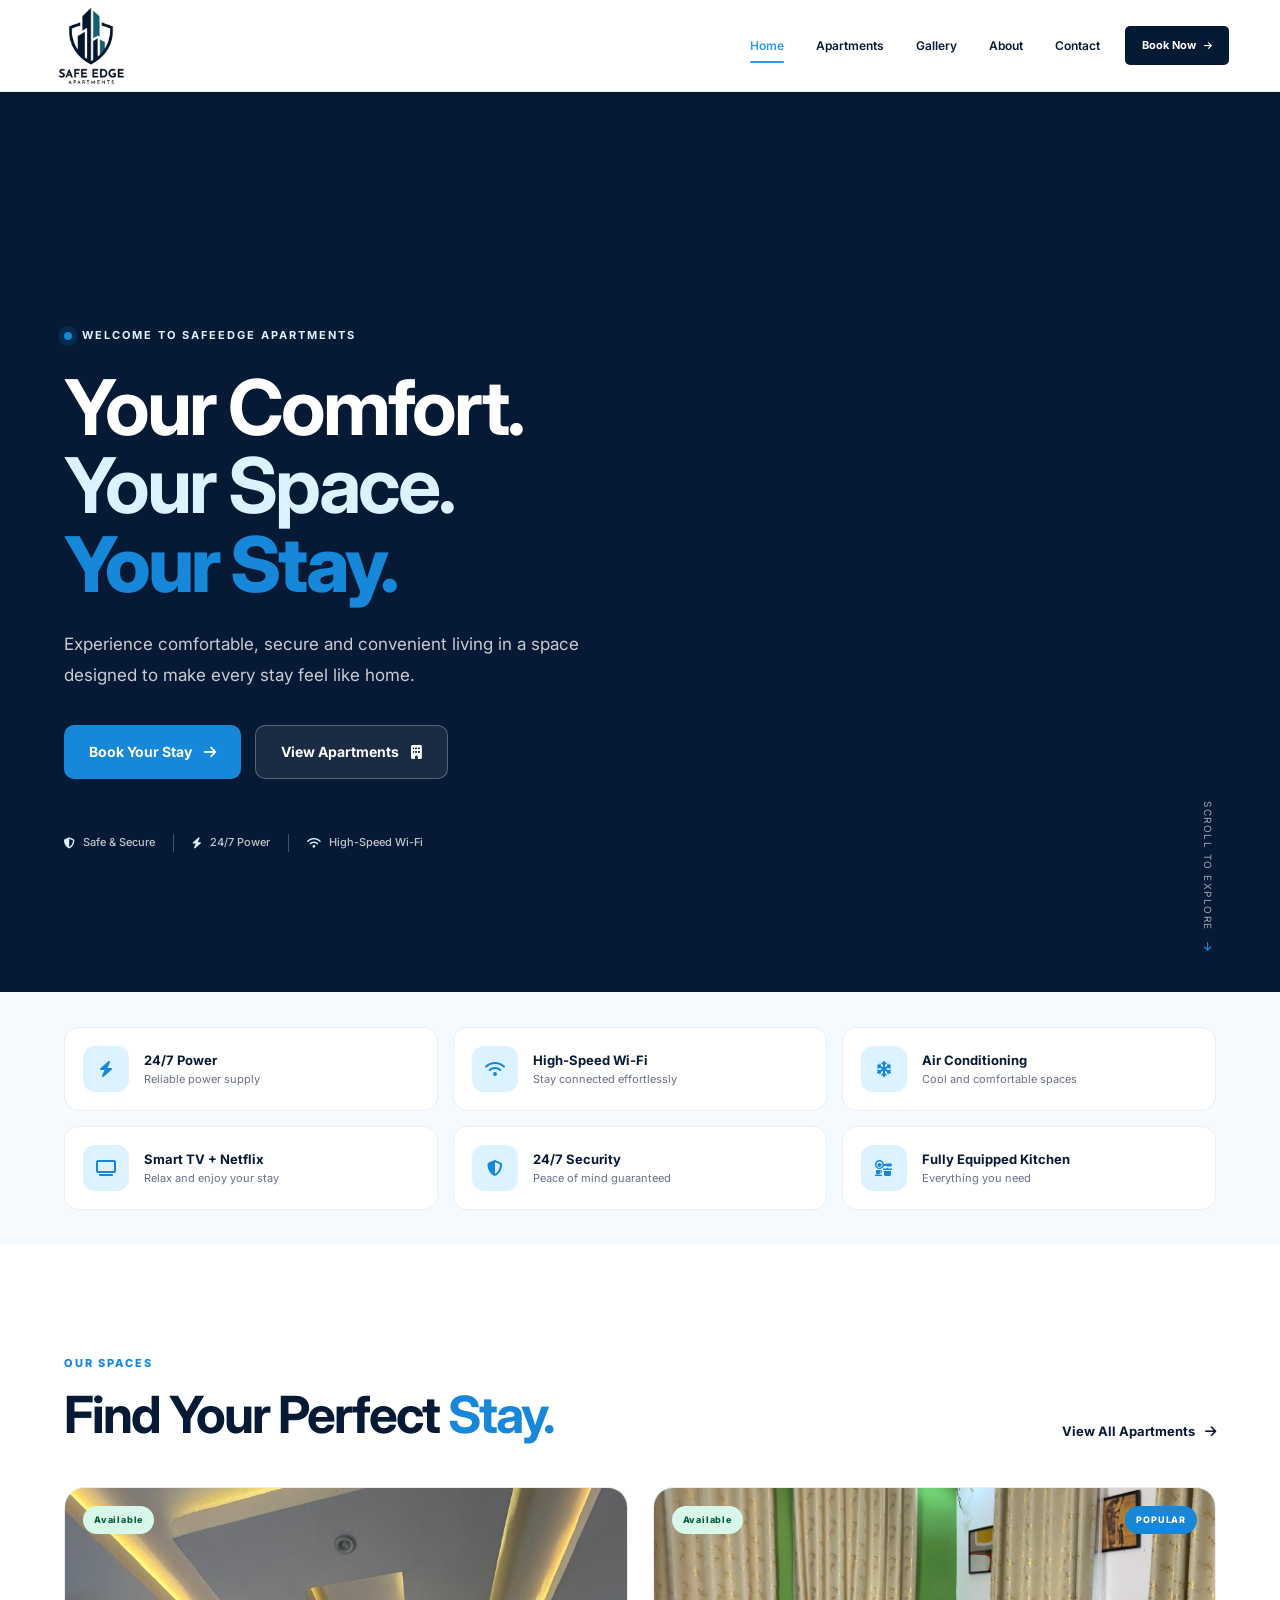
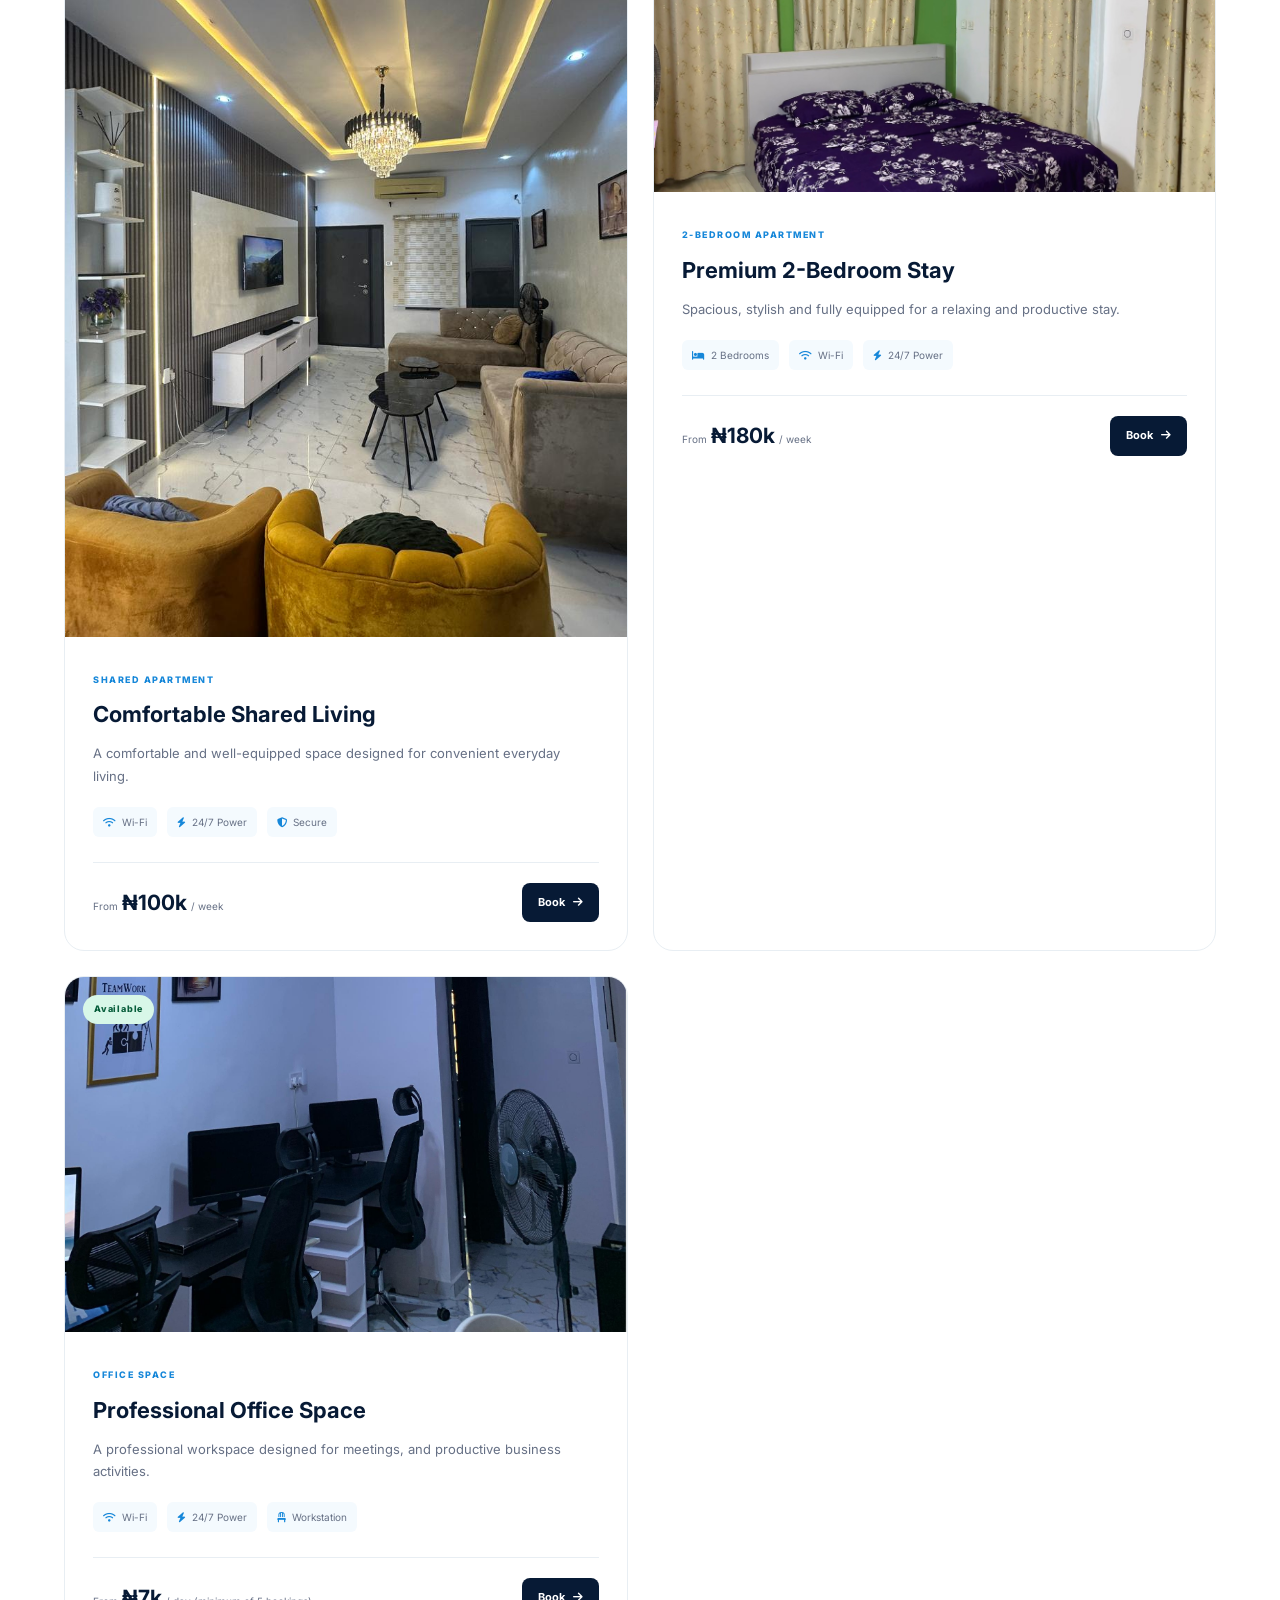
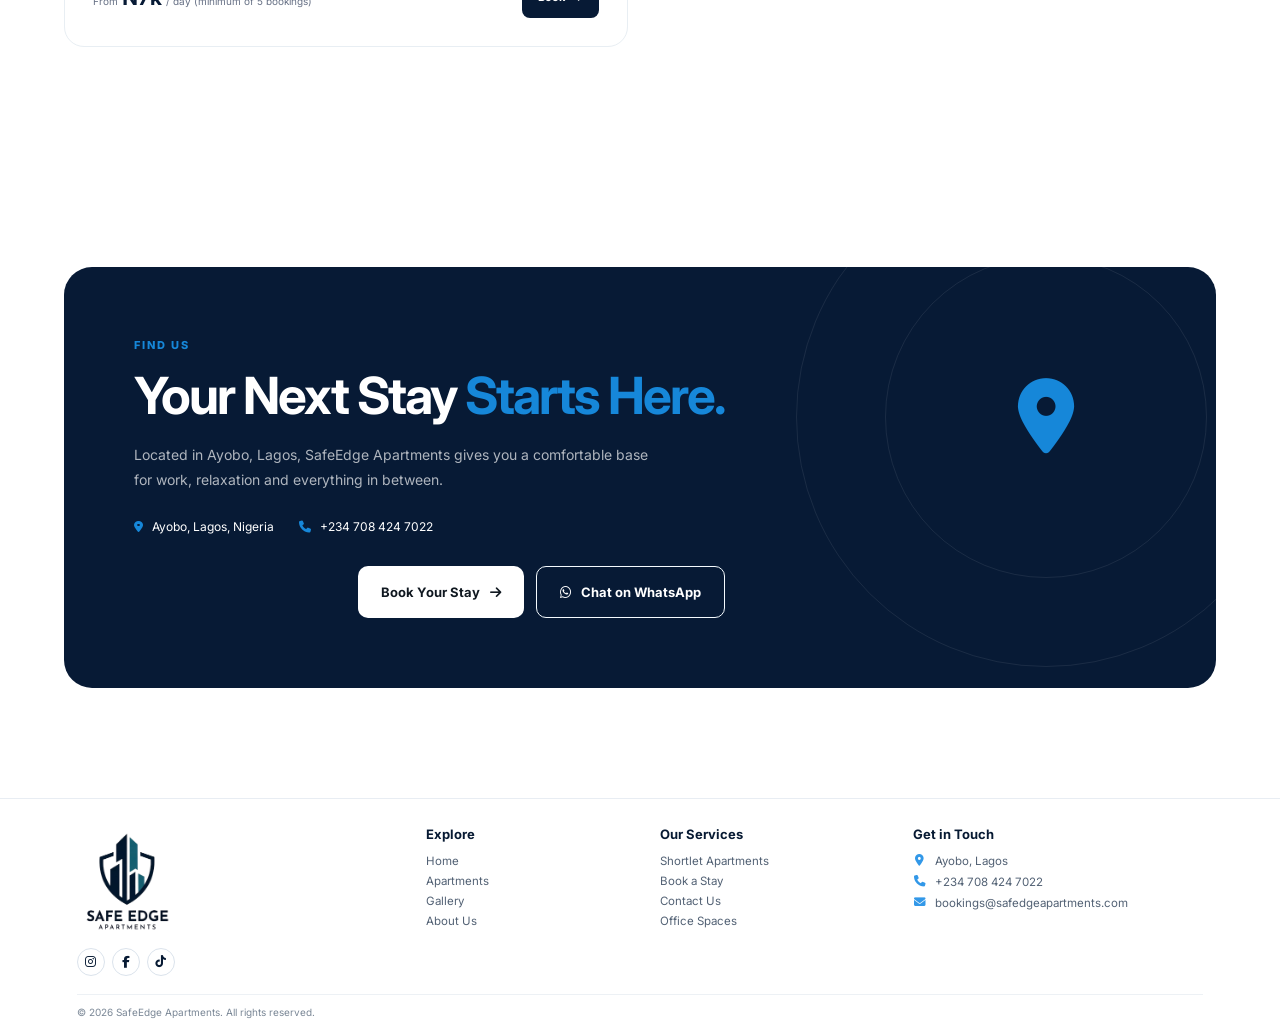
==== commit d4590af4: "Update index.html" ====
--- a/index.html
+++ b/index.html
@@ -90,7 +90,7 @@
 
             <!-- Background Video -->
             <video class="hero-video" autoplay muted loop playsinline>
-                <source src="Images/IMG_0075_new1.MOV" type="video/mp4">
+                <source src="Images/Video.mov" type="video/mp4">
             </video>
 
             <div class="hero-overlay"></div>
@@ -325,9 +325,11 @@
                                     <span>/ week</span>
                                 </div>
 
-                                <a href="/Book_now_Section/" class="card-btn">
-                                    Book
-                                    <i class="fa-solid fa-arrow-right"></i>
+                                <a href="../Book_now_Section/" 
+                                    class="card-btn"
+                                    onclick="localStorage.setItem('selectedSpace', 'Shared Apartment');">
+                                        Book
+                                        <i class="fa-solid fa-arrow-right"></i>
                                 </a>
 
                             </div>
@@ -342,7 +344,7 @@
 
                         <div class="apartment-image">
 
-                            <img src="Images/Bedroom.jpg"
+                            <img src="Images/IMG_0076.png"
                                 alt="SafeEdge 2 Bedroom Apartment">
 
                             <span class="featured-tag">
@@ -383,8 +385,8 @@
                                 </span>
 
                                 <span>
-                                    <i class="fa-solid fa-tv"></i>
-                                    Smart TV
+                                    <i class="fa-solid fa-bolt"></i>
+                                    24/7 Power
                                 </span>
 
                             </div>
@@ -397,9 +399,11 @@
                                     <span>/ week</span>
                                 </div>
 
-                                <a href="/Book_now_Section/" class="card-btn">
-                                    Book
-                                    <i class="fa-solid fa-arrow-right"></i>
+                               <a href="../Book_now_Section/" 
+                                    class="card-btn"
+                                    onclick="localStorage.setItem('selectedSpace', '2-Bedroom Apartment');">
+                                        Book
+                                        <i class="fa-solid fa-arrow-right"></i>
                                 </a>
 
                             </div>
@@ -407,6 +411,82 @@
                         </div>
 
                     </article>
+
+
+
+
+                    <!-- Office Space -->
+<article class="apartment-card featured-card reveal">
+
+    <div class="apartment-image">
+
+        <img src="Images/PHOTO-2026-09-16-15-36-34.jpg"
+             alt="SafeEdge Office Space">
+
+
+
+        <span class="availability">
+            Available
+        </span>
+
+    </div>
+
+    <div class="apartment-info">
+
+        <span class="apartment-type">
+            OFFICE SPACE
+        </span>
+
+        <h3>Professional Office Space</h3>
+
+        <p>
+            A professional workspace designed
+            for meetings, and productive business activities.
+        </p>
+
+        <div class="apartment-features">
+
+            <span>
+                <i class="fa-solid fa-wifi"></i>
+                Wi-Fi
+            </span>
+
+            <span>
+                <i class="fa-solid fa-bolt"></i>
+                24/7 Power
+            </span>
+
+            <span>
+                <i class="fa-solid fa-chair"></i>
+                Workstation
+            </span>
+
+        </div>
+
+        <div class="apartment-bottom">
+
+            <div class="price">
+
+                <small>From</small>
+
+                <strong>₦7k</strong>
+
+                <span>/ day (minimum of 5 bookings)</span>
+
+            </div>
+
+            <a href="../Book_now_Section/" 
+                class="card-btn"
+                onclick="localStorage.setItem('selectedSpace', 'Shared Office Space');">
+                    Book
+                    <i class="fa-solid fa-arrow-right"></i>
+            </a>
+
+        </div>
+
+    </div>
+
+</article>
 
                 </div>
 
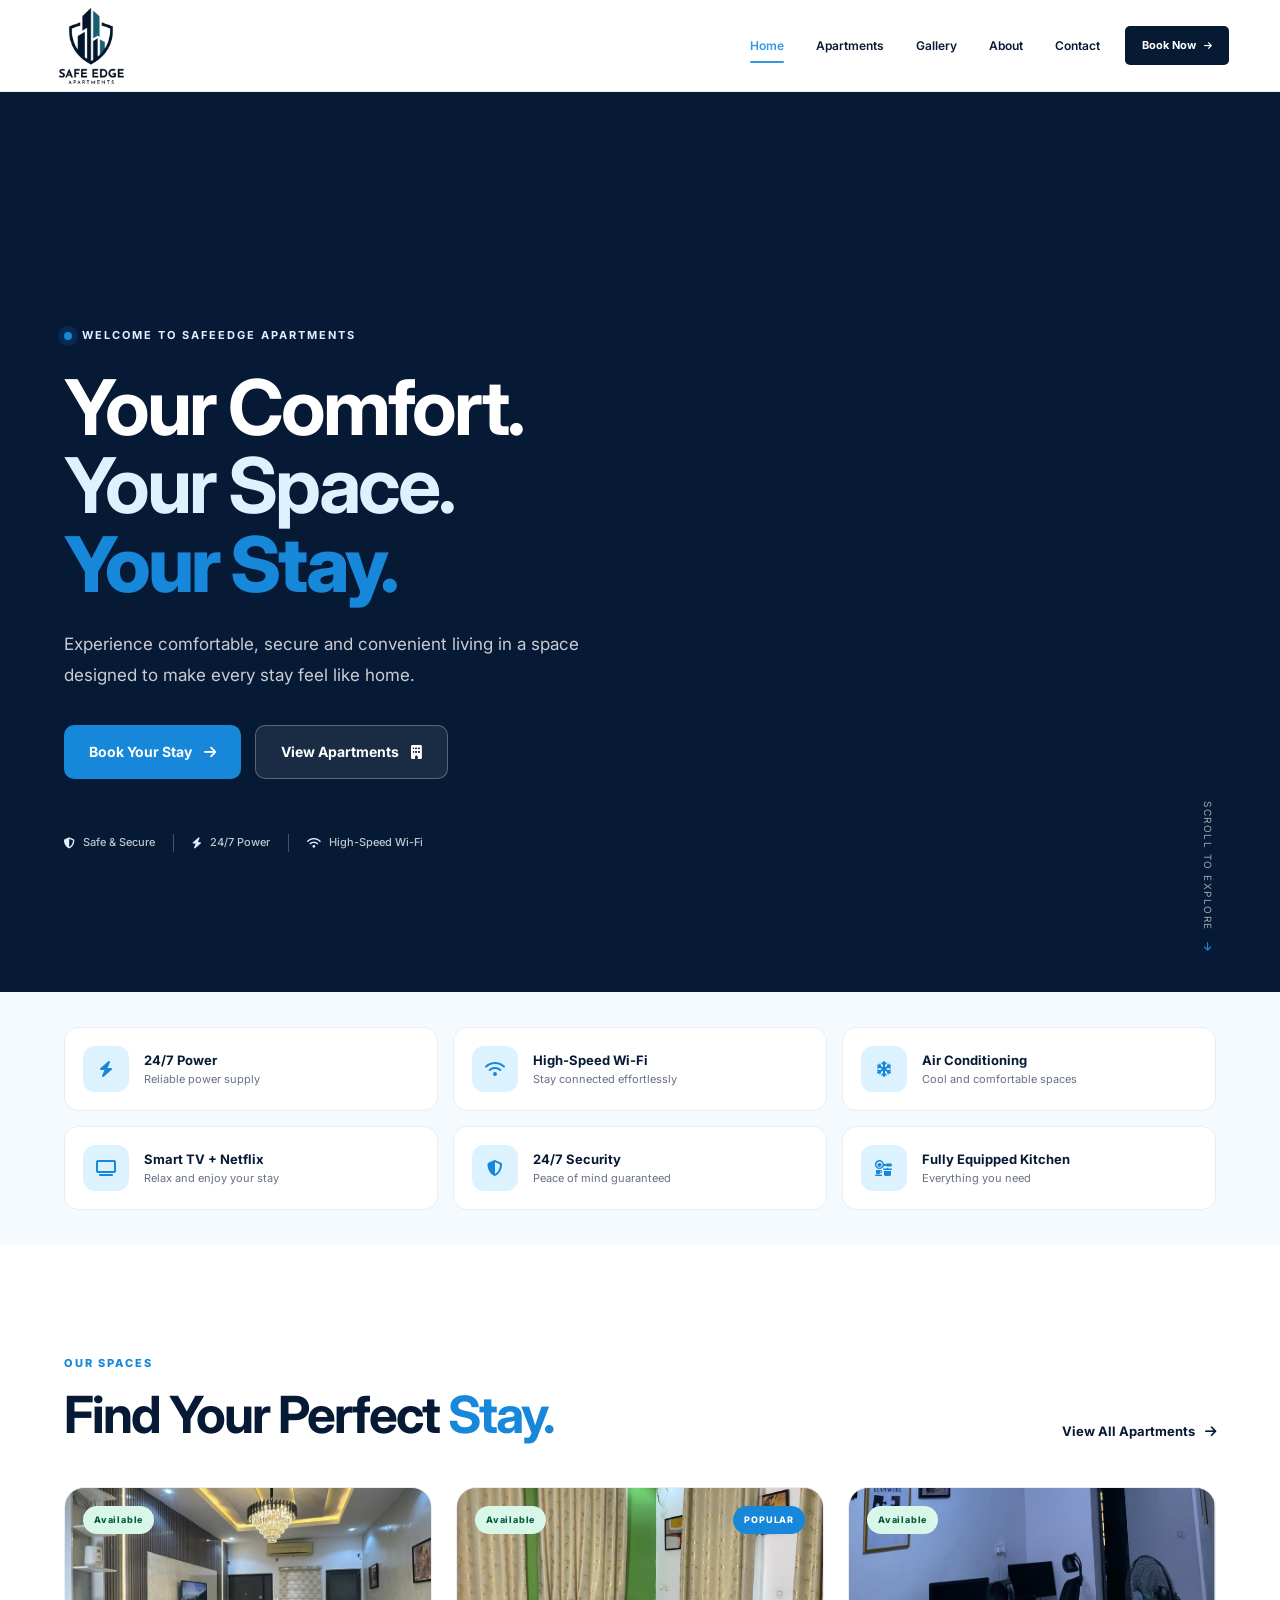
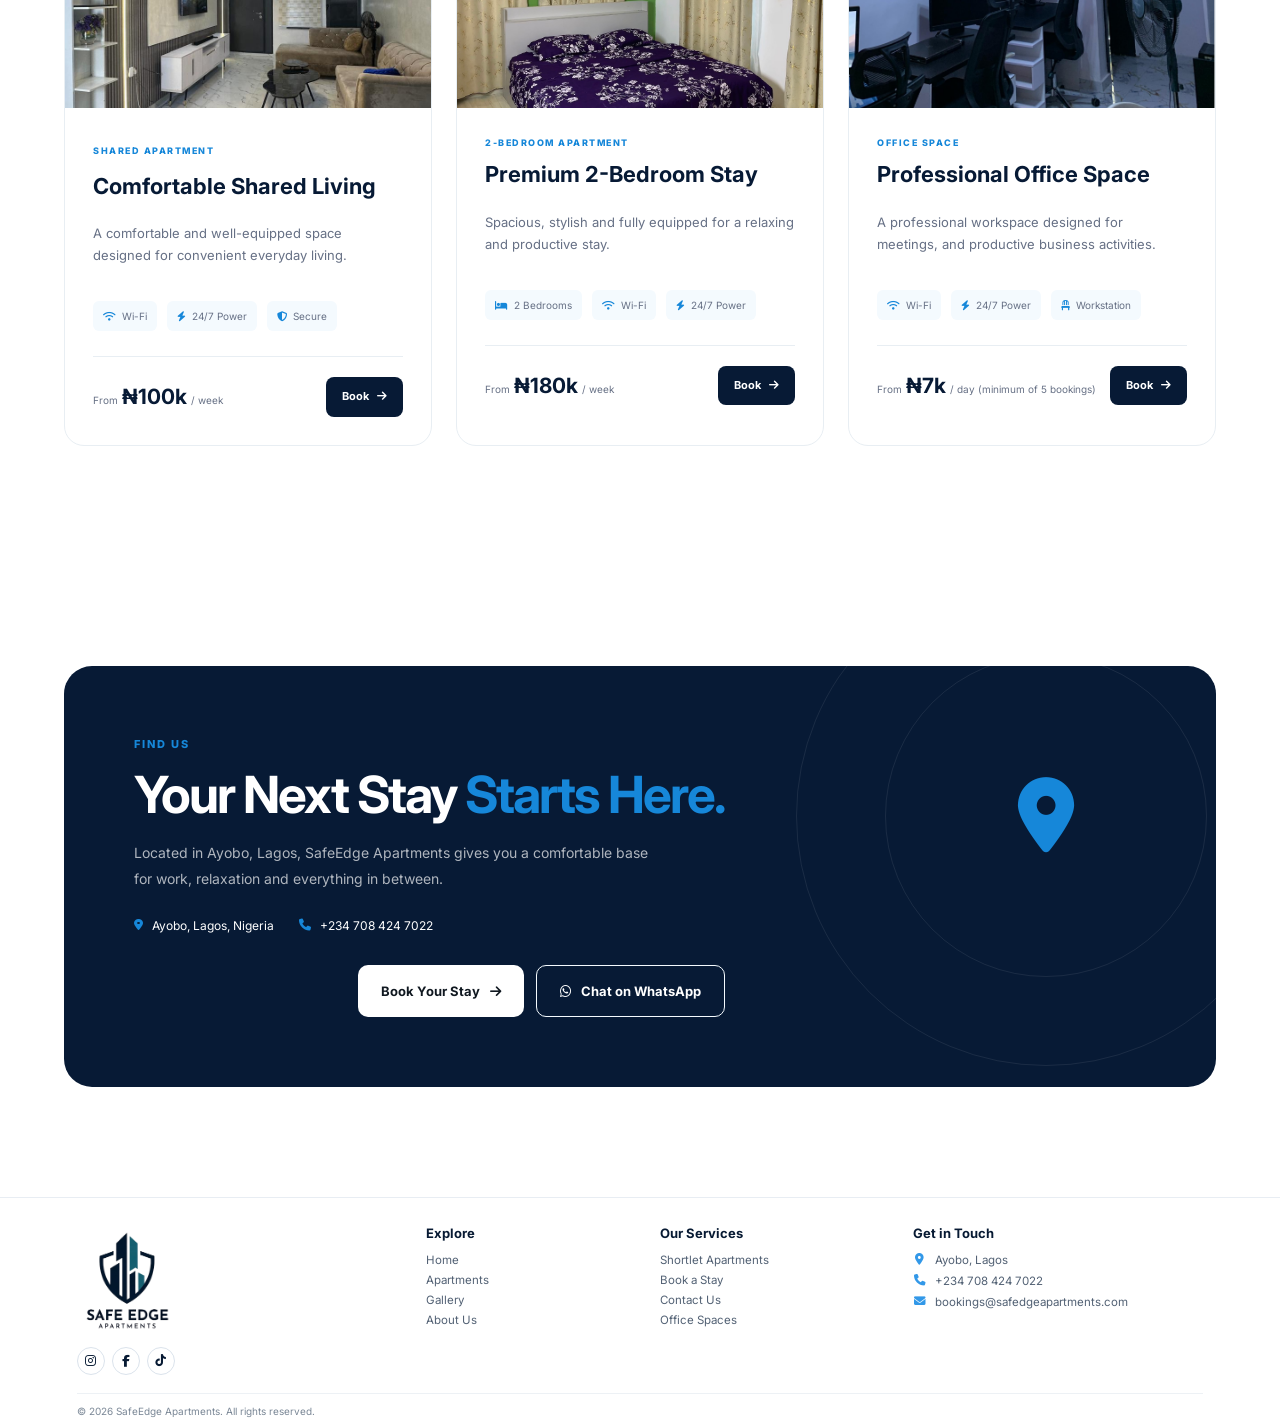
==== commit e70cca8a: "Update index.html" ====
--- a/index.html
+++ b/index.html
@@ -7,6 +7,7 @@
 
     <title>SafeEdge Apartments | Comfortable Stays. Convenient Living.</title>
     <link rel="icon" type="Image/png" href="Images/Logo.png">
+
     
     
 
--- a/style.css
+++ b/style.css
@@ -680,10 +680,87 @@
 
 .apartment-grid {
     display: grid;
-    grid-template-columns: repeat(2, 1fr);
-    gap: 25px;
-}
-
+    grid-template-columns: repeat(3, 1fr);
+    gap: 24px;
+    width: 100%;
+    align-items: stretch;
+}
+
+.apartment-card {
+    width: 100%;
+    display: flex;
+    flex-direction: column;
+    height: 100%;
+}
+
+.apartment-image {
+    width: 100%;
+    height: 220px;
+    overflow: hidden;
+    position: relative;
+    display: flex;
+    align-items: center;
+    justify-content: center;
+}
+
+.apartment-image img {
+    width: 100%;
+    height: 100%;
+    object-fit: contain;
+    object-position: center;
+    display: block;
+}
+
+.apartment-info {
+    flex: 1;
+    display: flex;
+    flex-direction: column;
+}
+
+.apartment-info h3 {
+    margin: 8px 0;
+}
+
+.apartment-info p {
+    margin-bottom: 15px;
+}
+
+.apartment-features {
+    display: flex;
+    align-items: center;
+    gap: 12px;
+    flex-wrap: nowrap;
+    margin-top: auto;
+}
+
+.apartment-features span {
+    display: flex;
+    align-items: center;
+    gap: 5px;
+    white-space: nowrap;
+    font-size: 13px;
+}
+
+.apartment-bottom {
+    display: flex;
+    align-items: center;
+    justify-content: space-between;
+    gap: 10px;
+    margin-top: 20px;
+    flex-wrap: nowrap;
+}
+
+.price {
+    display: flex;
+    align-items: baseline;
+    gap: 4px;
+    white-space: nowrap;
+}
+
+.card-btn {
+    white-space: nowrap;
+    flex-shrink: 0;
+}
 .apartment-card {
     overflow: hidden;
 
@@ -699,11 +776,35 @@
     transform: translateY(-8px);
     box-shadow: var(--shadow);
 }
+/* ================================
+   APARTMENT IMAGE
+================================ */
+
+
+
+
+.apartment-image {
+    width: 100%;
+    max-height: 230px;
+    overflow: hidden;
+    display: flex;
+    justify-content: center;
+    align-items: center;
+    background: #f5f5f5;
+}
+
 .apartment-image img {
     width: 100%;
-    height: 100%;
-    object-fit: cover;
-}
+    height: auto;
+    max-height: 230px;
+    object-fit: contain;
+    object-position: center;
+    display: block;
+}
+
+
+
+
 
 .apartment-image img {
     width: 100%;
